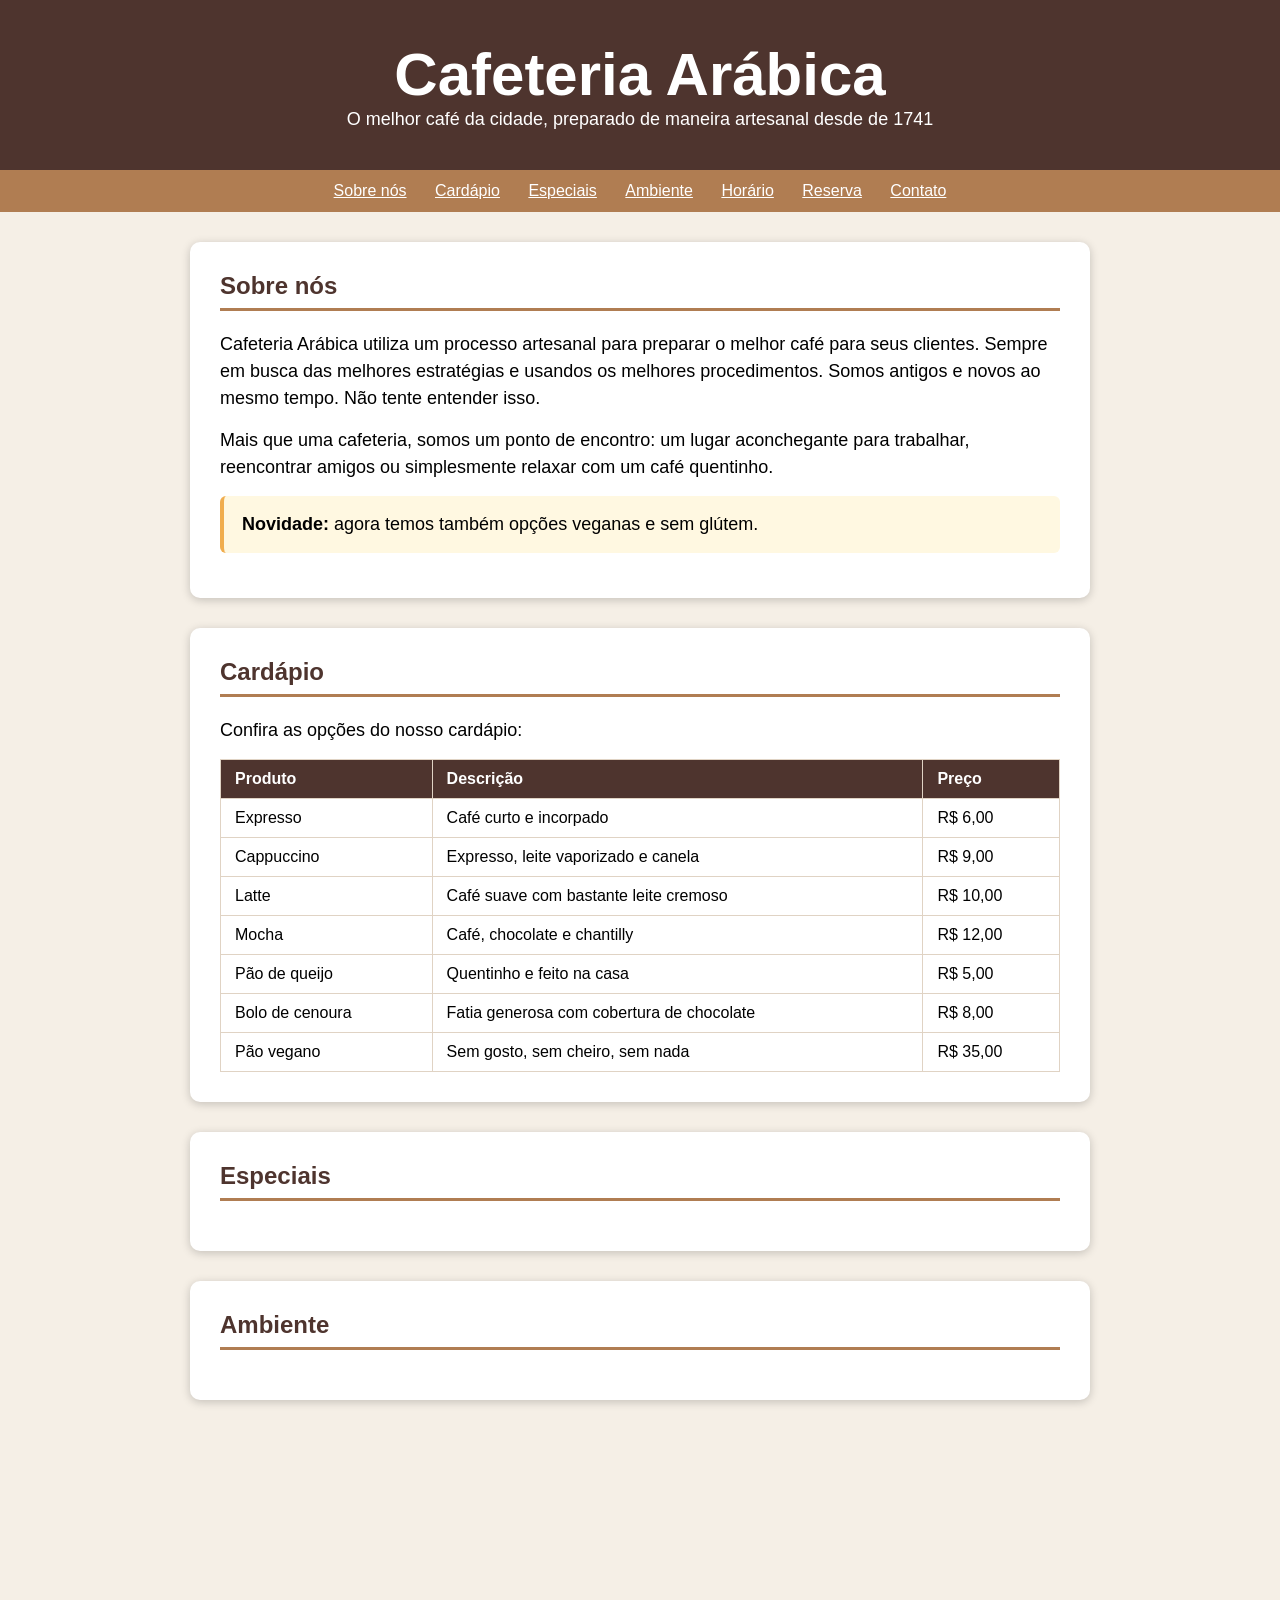
==== index.html @ c815d362 "19/10 - Sobre nós e cardápio" ====
<!DOCTYPE html>
<html lang="pt-BR">
<head>
    <meta charset="UTF-8">
    <meta name="viewport" content="width=device-width, initial-scale=1.0">
    <title>Aula de HTML, CSS e JS</title>
    <link rel="stylesheet" href="style.css">
</head>
<body>
    <!-- Parte Superior -->
    <header>
        <h1>Cafeteria Arábica</h1>
        <p>O melhor café da cidade, preparado de maneira artesanal desde de 1741</p>
    </header>

    <nav>
        <a href="#sobre">Sobre nós</a>
        <a href="#cardapio">Cardápio</a>
        <a href="#especiais">Especiais</a>
        <a href="#ambiente">Ambiente</a>
        <a href="#">Horário</a>
        <a href="#">Reserva</a>
        <a href="#contato">Contato</a>
    </nav> 

    <main>
        <section id="sobre">
            <h2>Sobre nós</h2>
            <p>Cafeteria Arábica utiliza um processo artesanal para preparar o melhor café para seus clientes. 
                Sempre em busca das melhores estratégias e usandos os melhores procedimentos. Somos antigos e novos 
                ao mesmo tempo. Não tente entender isso.
            </p>
            <p>Mais que uma cafeteria, somos um ponto de encontro: 
                um lugar aconchegante para trabalhar, reencontrar amigos ou simplesmente relaxar com um café quentinho.
            </p>
            <p class="dica">
                <strong>Novidade:</strong> agora temos também opções veganas e sem glútem.
            </p>
        </section>

        <section id="cardapio">
            <h2>Cardápio</h2>
            <p>Confira as opções do nosso cardápio:</p>
            <table>
                <thead>
                    <tr>
                        <th>Produto</th>
                        <th>Descrição</th>
                        <th>Preço</th>
                    </tr>
                </thead>
                <tbody>
                    <tr>
                        <td>Expresso</td>
                        <td>Café curto e incorpado</td>
                        <td>R$ 6,00</td>
                    </tr>
                    <tr>
                        <td>Cappuccino</td>
                        <td>Expresso, leite vaporizado e canela</td>
                        <td>R$ 9,00</td>
                    </tr>
                    <tr>
                        <td>Latte</td>
                        <td>Café suave com bastante leite cremoso</td>
                        <td>R$ 10,00</td>
                    </tr>
                    <tr>
                        <td>Mocha</td>
                        <td>Café, chocolate e chantilly</td>
                        <td>R$ 12,00</td>
                    </tr>
                    <tr>
                        <td>Pão de queijo</td>
                        <td>Quentinho e feito na casa</td>
                        <td>R$ 5,00</td>
                    </tr>
                    <tr>
                        <td>Bolo de cenoura</td>
                        <td>Fatia generosa com cobertura de chocolate</td>
                        <td>R$ 8,00</td>
                    </tr>
                    <tr>
                        <td>Pão vegano</td>
                        <td>Sem gosto, sem cheiro, sem nada</td>
                        <td>R$ 35,00</td>
                    </tr>
                </tbody>
            </table>
        </section>

        <section id="especiais">
            <h2>Especiais</h2>
        </section>

        <section id="ambiente">
            <h2>Ambiente</h2>
        </section>
    </main>
    
    <aside>
        <img src="../images/beomkyuta-cachorro-rindo.gif" alt="" id="contato" class="wainu">
    </aside>
    <!-- 
    <nav>
        <ul>
            <li><a href="#o-que-e">O que é HTML e CSS</a></li>
            <li><a href="#estrutura">Estrutura</a></li>
        </ul>
    </nav>
    <section id="o-que-e">
        <a href="../images/header.jpg" class="default_margin">Terraria</a>
    </section>

    <div>
        Container Genérico
    </div>
     -->
</body>
</html>
---- style.css ----
/* CSS RESET usando o caractere curinga (*) */

* {
    margin: 0; /* Margem externa = 0 */
    padding: 0; /* Margem interna = 0 */
}

/* Variáveis para paleta de cores */

:root {
    --cor-branco: white;
    --cor-fundo-secao: #ffffff;
    --cor-fundo-dica: #fff8e1;
    --cor-fundo-pagina: #f5efe6;
    --cor-borda-tabela: #e0d3c4;
    --cor-borda-dica: #f0ad4e;
    --cor-marrom-medio: #b07d52;
    --cor-marrom-escuro: #4e342e;
    --cor-sombra: rgba(0, 0, 0, 0.2);
}

/* Regra de Formatação ╰(*°▽°*)╯ */
body{
    font-family:'Gill Sans', 'Gill Sans MT', Calibri, 'Trebuchet MS', sans-serif;
    background-color: var(--cor-fundo-pagina);
}
header {
    background-color: var(--cor-marrom-escuro);
    color: var(--cor-branco);
    text-align: center;
    padding: 40px 0px;
}
h1 {
    font-size: 60px;
}
p {
    font-size: 18px;
}
nav {
    background-color: var(--cor-marrom-medio);
    padding: 12px;
    text-align: center;
}
a { 
    color: var(--cor-branco);
    padding: 0px 12px;
}
img {
    display: block;
    margin-top: 10px;
    margin-left: auto;
    margin-right: auto;
    margin-top: 800px;
}
main {
    width: 900px;               /* Largura de um bloco */
    margin: 0px auto;
}
section {
    margin-top: 30px;
    background-color: var(--cor-fundo-secao);
    box-shadow: var(--cor-sombra);
    padding: 30px;
    box-shadow: 0 2px 10px var(--cor-sombra);           /* Parâmetro 1: Deslocamento Horizontal, 2: Deslocamento Vertical, 3: Desfoque, 4: Cor*/
    border-radius: 10px;
}
section h2{
    color: var(--cor-marrom-escuro);
    border-bottom: 3px solid var(--cor-marrom-medio);
    margin-bottom: 20px;
    padding-bottom: 8px;
}
section p{
    margin-bottom: 15px;
    line-height: 150%;
}

/* Criar um classe em CSS */

.dica{
    background-color: var(--cor-fundo-dica);
    border-left: 4px solid var(--cor-borda-dica);
    padding: 15px 18px;
    border-radius: 6px;
}

.wainu {
    width: 50%;
}

table {
    width: 100%;
    border-collapse: collapse;
}
th, td {
    border: 1px solid var(--cor-borda-tabela);
    padding: 10px 14px;
    text-align: left;
}
th {
    background-color: var(--cor-marrom-escuro);
    color: var(--cor-branco);
}

/* Formatação de tabela */


/* .default_margin {
    display: inline-block;

    margin-top: 32px;
} */

/*
font-family -> propriedade
'Franklin Gothic Medium', 'Arial Narrow', Arial, sans-serif -> valor da propriedade
*/
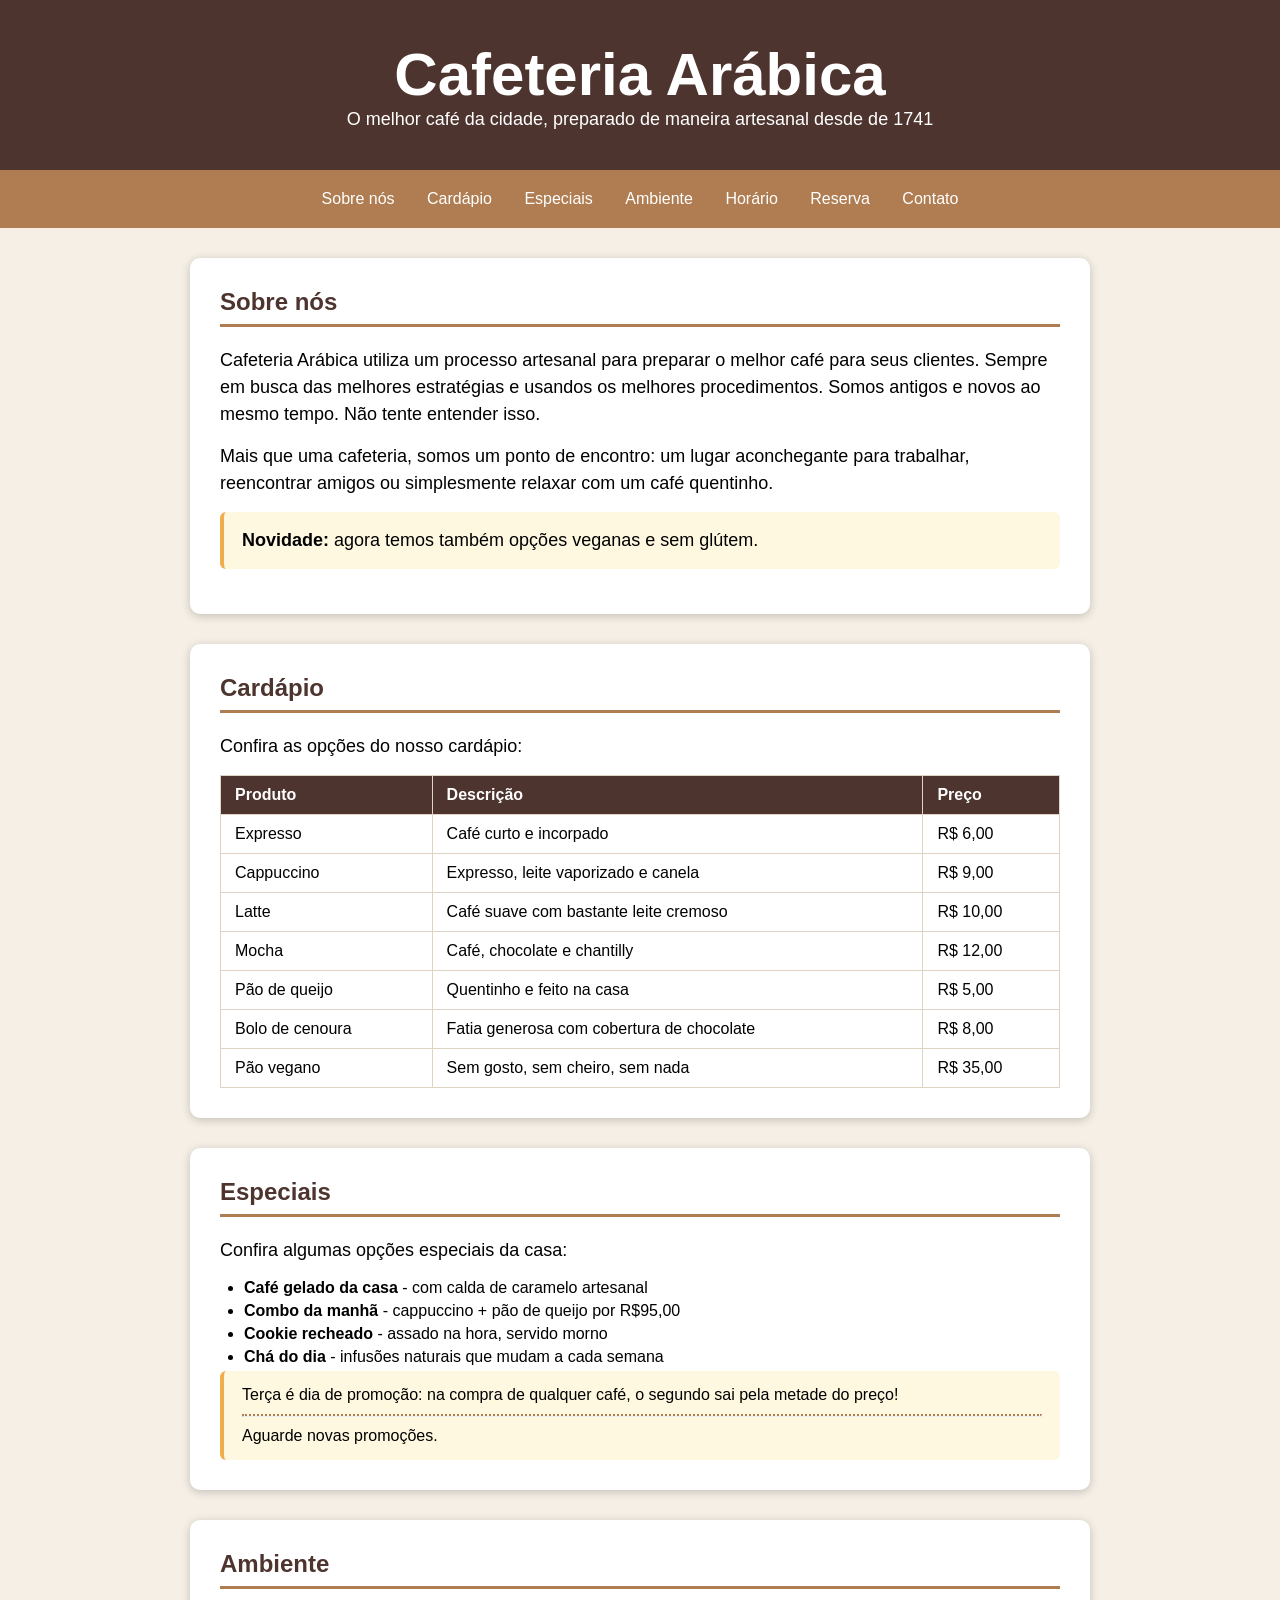
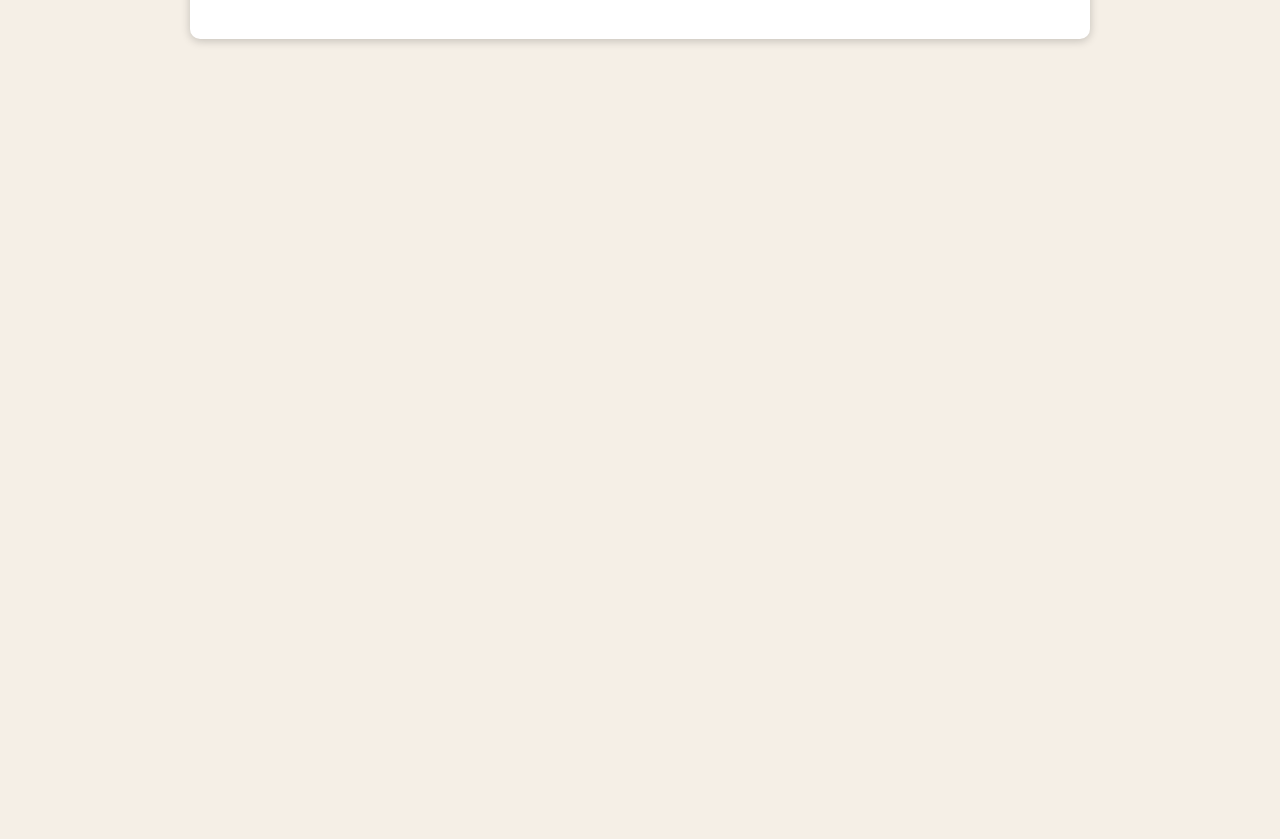
==== commit 76fd817a: "26/10 - Especiais" ====
--- a/index.html
+++ b/index.html
@@ -91,6 +91,18 @@
 
         <section id="especiais">
             <h2>Especiais</h2>
+            <p>Confira algumas opções especiais da casa:</p>
+            <ul>
+                <li><strong>Café gelado da casa</strong> - com calda de caramelo artesanal</li>
+                <li><strong>Combo da manhã</strong> - cappuccino + pão de queijo por R$95,00</li>
+                <li><strong>Cookie recheado</strong> - assado na hora, servido morno</li>
+                <li><strong>Chá do dia</strong> - infusões naturais que mudam a cada semana</li>
+            </ul>
+            <div class="dica">
+                Terça é dia de promoção: na compra de qualquer café, o segundo sai pela metade do preço!
+                <hr>
+                Aguarde novas promoções.
+            </div>
         </section>
 
         <section id="ambiente">
--- a/style.css
+++ b/style.css
@@ -17,6 +17,10 @@
     --cor-marrom-medio: #b07d52;
     --cor-marrom-escuro: #4e342e;
     --cor-sombra: rgba(0, 0, 0, 0.2);
+
+    --cor-texto: #333333;
+    --cor-texto-creme: #e6d7c3;
+    --cor-marrom-hover: #935f3a;
 }
 
 /* Regra de Formatação ╰(*°▽°*)╯ */
@@ -38,12 +42,17 @@
 }
 nav {
     background-color: var(--cor-marrom-medio);
-    padding: 12px;
+    padding: 20px 12px;
     text-align: center;
 }
-a { 
+nav a { 
     color: var(--cor-branco);
-    padding: 0px 12px;
+    text-decoration: none;
+    padding: 8px 14px;
+    border-radius: 6px;
+}
+nav a:hover {
+    background-color: var(--cor-marrom-hover);
 }
 img {
     display: block;
@@ -73,6 +82,17 @@
 section p{
     margin-bottom: 15px;
     line-height: 150%;
+}
+section ul, section ol {
+    margin-left: 24px;
+    margin-top: 12px;
+}
+section li {
+    margin-bottom: 5px;
+}
+section hr {
+    border-top: 2px dotted var(--cor-marrom-medio);
+    margin: 10px 0px;
 }
 
 /* Criar um classe em CSS */
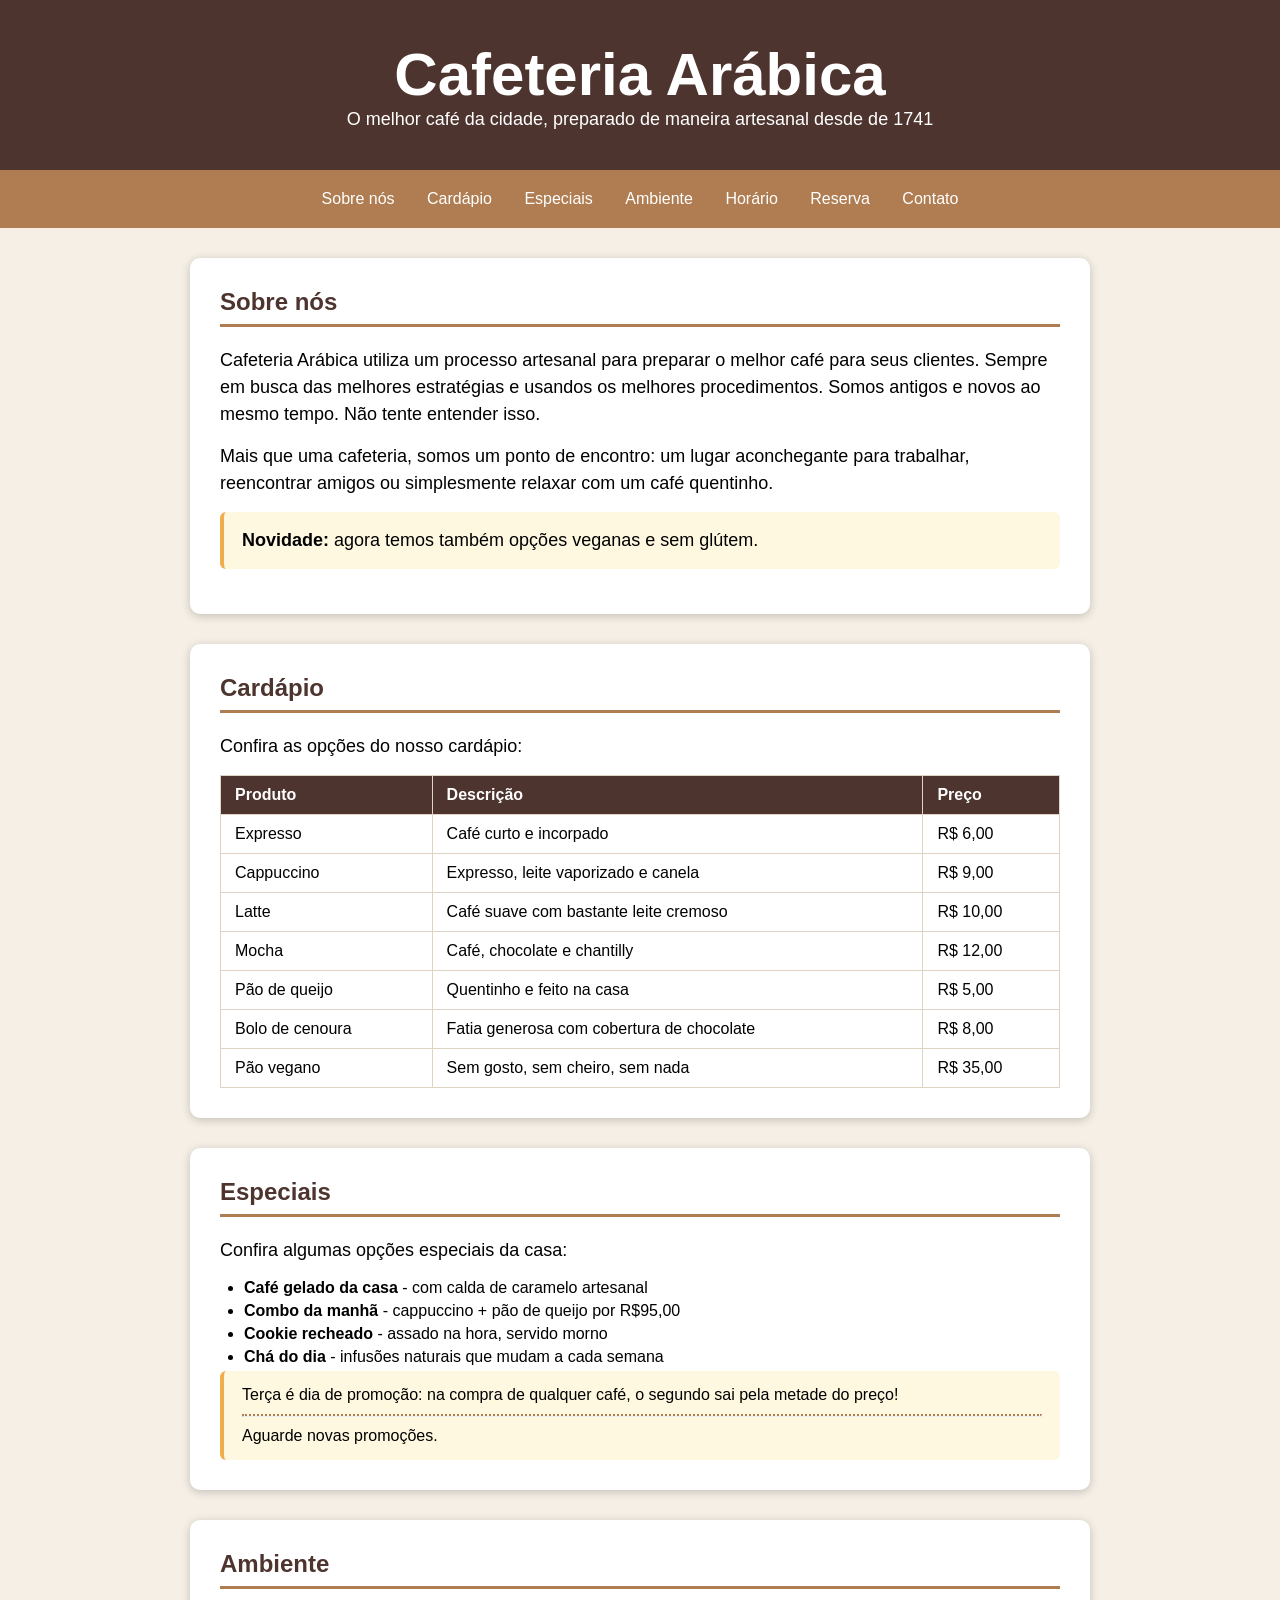
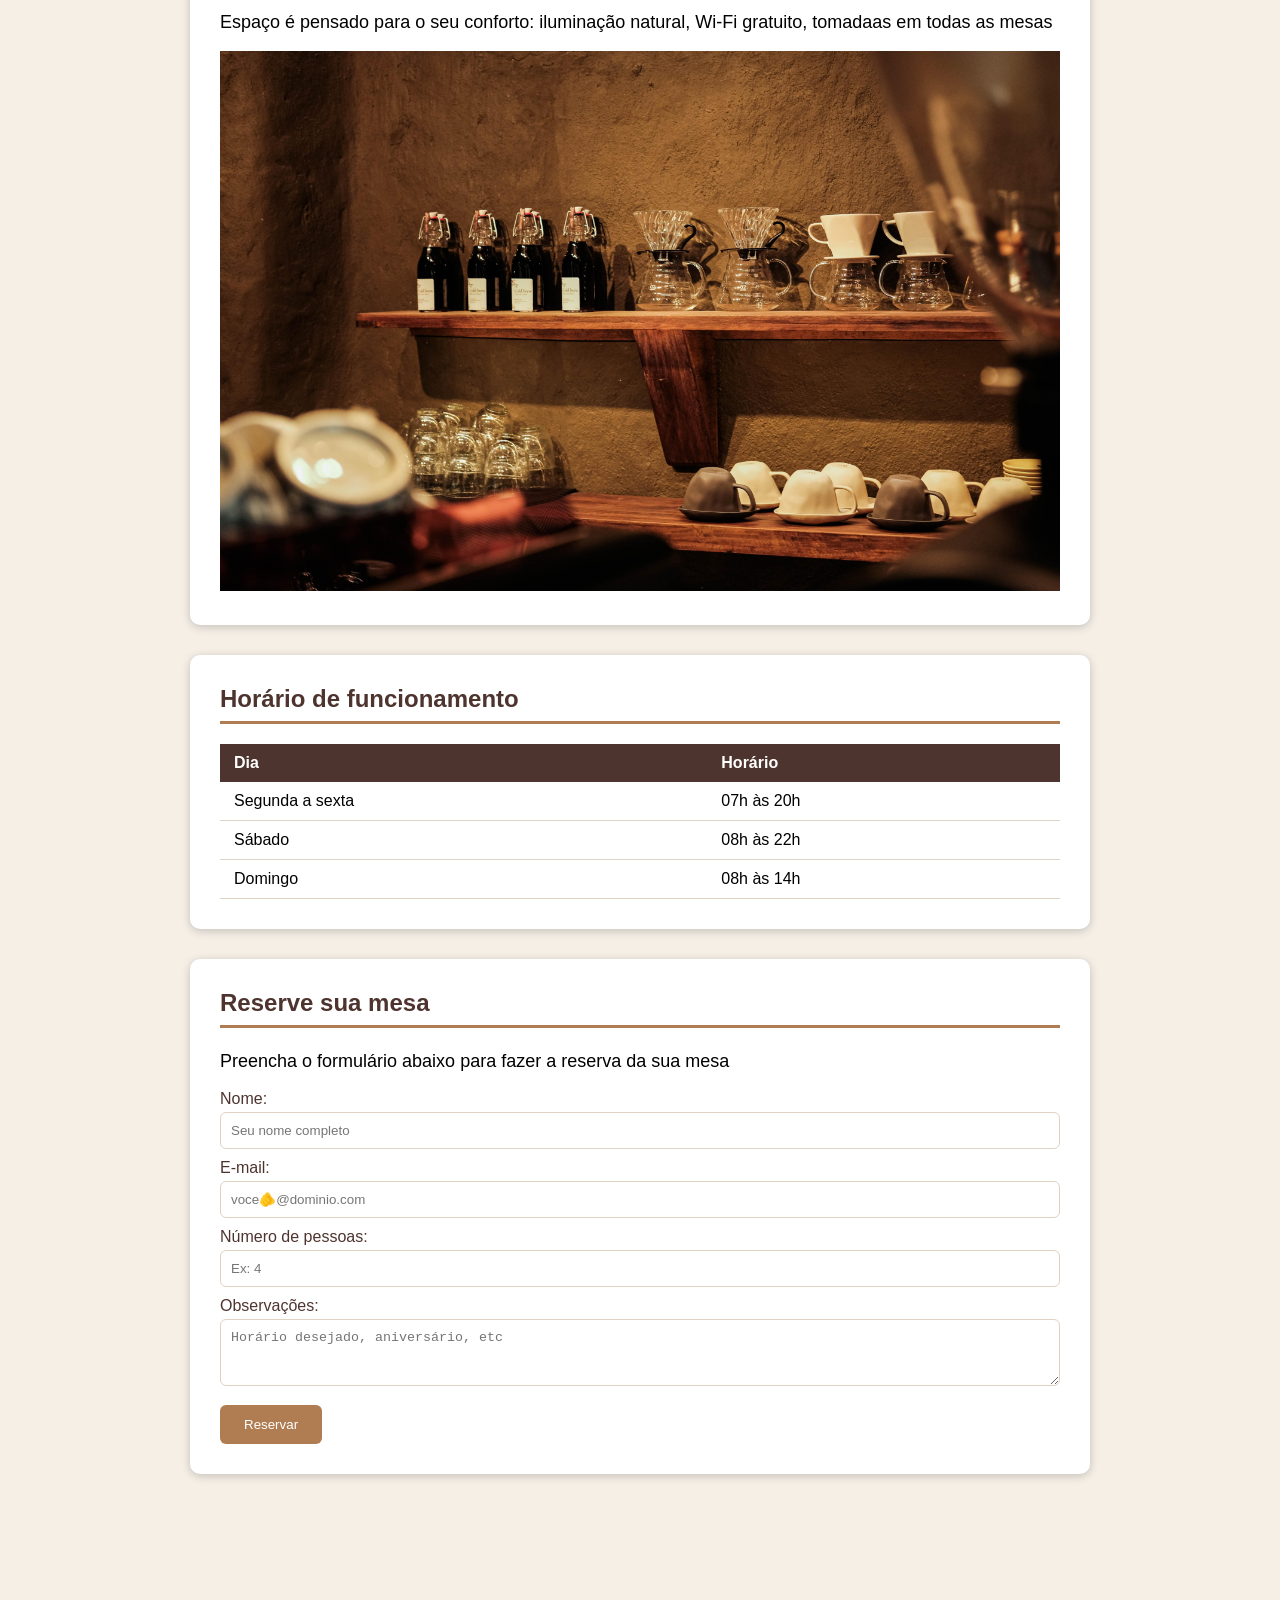
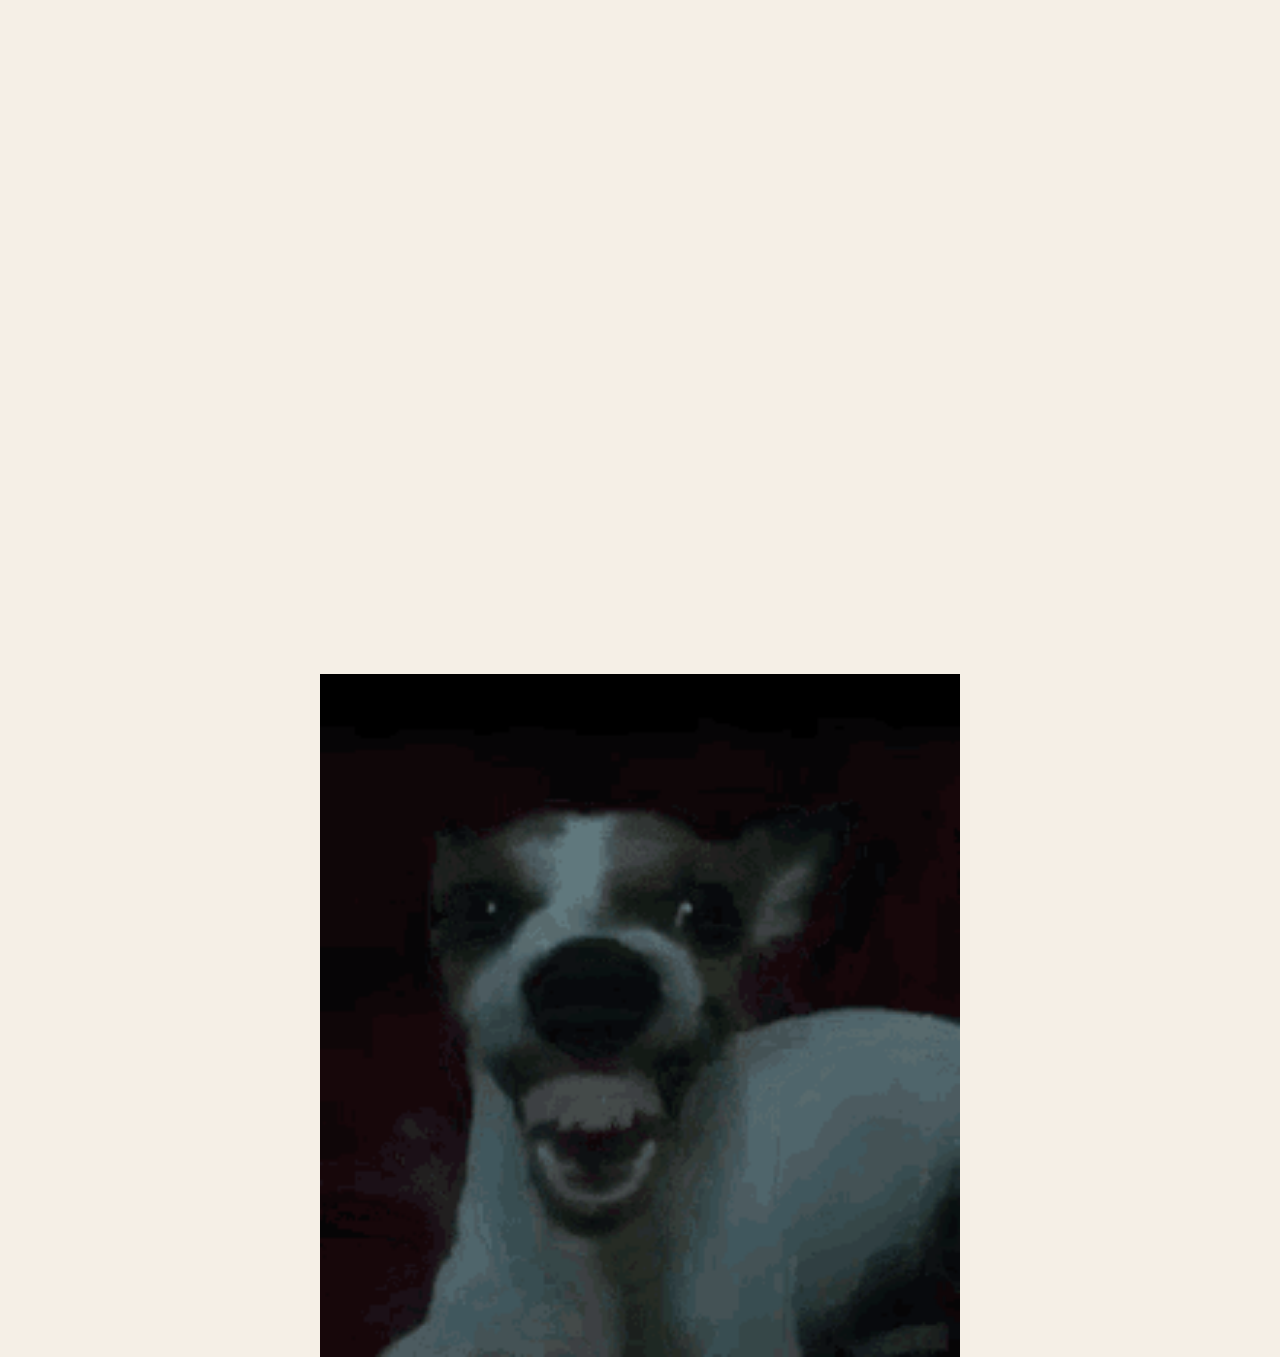
==== commit f7a637f8: "28/10 - Horário e Reserva" ====
--- a/index.html
+++ b/index.html
@@ -18,8 +18,8 @@
         <a href="#cardapio">Cardápio</a>
         <a href="#especiais">Especiais</a>
         <a href="#ambiente">Ambiente</a>
-        <a href="#">Horário</a>
-        <a href="#">Reserva</a>
+        <a href="#horario">Horário</a>
+        <a href="#reserva">Reserva</a>
         <a href="#contato">Contato</a>
     </nav> 
 
@@ -107,11 +107,59 @@
 
         <section id="ambiente">
             <h2>Ambiente</h2>
+            <p>Espaço é pensado para o seu conforto: iluminação natural, Wi-Fi gratuito, tomadaas em todas as mesas</p>
+            <img src="imagens/cafeteria marrara.jpg" alt="Diversas xícaras e frascos em uma cafeteria">
+        </section>
+
+        <section id="horario">
+            <h2>Horário de funcionamento</h2>
+            <table class="horario-funcionamento">
+                <thead>
+                    <tr>
+                        <th>Dia</th>
+                        <th>Horário</th>
+                    </tr>
+                </thead>
+                <tbody>
+                    <tr>
+                        <td>Segunda a sexta</td>
+                        <td>07h às 20h</td>
+                    </tr>
+                    <tr>
+                        <td>Sábado</td>
+                        <td>08h às 22h</td>
+                    </tr>
+                    <tr>
+                        <td>Domingo</td>
+                        <td>08h às 14h</td>
+                    </tr>
+                </tbody>
+            </table>
+        </section>
+        
+        <section id="reserva">
+            <h2>Reserve sua mesa</h2>
+            <p>Preencha o formulário abaixo para fazer a reserva da sua mesa</p>
+            <form action="imagens/beomkyuta-cachorro-rindo.gif">
+                <label for="nome">Nome:</label>
+                <input type="text" id="nome" placeholder="Seu nome completo">
+
+                <label for="email">E-mail:</label>
+                <input type="email" id="email" placeholder="voce🫵@dominio.com">
+
+                <label for="nome">Número de pessoas:</label>
+                <input type="number" id="pessoas" placeholder="Ex: 4">
+
+                <label for="nome">Observações:</label>
+                <textarea id="obs" rows="3" placeholder="Horário desejado, aniversário, etc"></textarea>
+
+                <button type="submit">Reservar</button>
+            </form>
         </section>
     </main>
     
     <aside>
-        <img src="../images/beomkyuta-cachorro-rindo.gif" alt="" id="contato" class="wainu">
+        <img src="imagens/beomkyuta-cachorro-rindo.gif" alt="" id="contato" class="wainu">
     </aside>
     <!-- 
     <nav>
--- a/style.css
+++ b/style.css
@@ -3,8 +3,12 @@
 * {
     margin: 0; /* Margem externa = 0 */
     padding: 0; /* Margem interna = 0 */
+    box-sizing: border-box;
+    /* 
+        content-box: soma todos os espaços e expande 
+        border-box soma todos os espaços e reduz (conteúdo + espaços)
+    */
 }
-
 /* Variáveis para paleta de cores */
 
 :root {
@@ -54,13 +58,6 @@
 nav a:hover {
     background-color: var(--cor-marrom-hover);
 }
-img {
-    display: block;
-    margin-top: 10px;
-    margin-left: auto;
-    margin-right: auto;
-    margin-top: 800px;
-}
 main {
     width: 900px;               /* Largura de um bloco */
     margin: 0px auto;
@@ -94,7 +91,12 @@
     border-top: 2px dotted var(--cor-marrom-medio);
     margin: 10px 0px;
 }
+section img {
+    width: 100%;
+}
+.horario-funcionamento {
 
+}
 /* Criar um classe em CSS */
 
 .dica{
@@ -106,6 +108,10 @@
 
 .wainu {
     width: 50%;
+    margin-top: 800px;
+    display: block;
+    margin-left: auto;
+    margin-right: auto;
 }
 
 table {
@@ -121,6 +127,41 @@
     background-color: var(--cor-marrom-escuro);
     color: var(--cor-branco);
 }
+.horario-funcionamento th{
+    border: none;
+}
+.horario-funcionamento td{
+    border: none;
+    border-bottom: 1px solid var(--cor-borda-tabela);
+}
+
+/* Formatação do formulário */
+
+form label {
+    /* Transforma a tag em um bloco. Antes o label era inline*/
+    display: block;
+    /* alem-disso: eu quero o seguinte; */
+    margin: 10px 0px 4px;
+    color: var(--cor-marrom-escuro);
+}
+form input, form textarea {
+    width: 100%;
+    padding: 10px;
+    border-radius: 6px;
+    border: 1px solid var(--cor-borda-tabela);
+}
+form button {
+    margin-top: 15px;
+    border: none;
+    background-color: var(--cor-marrom-medio);
+    color: var(--cor-branco);
+    padding: 12px 24px;
+    border-radius: 6px;
+    cursor: pointer;
+}
+form button:hover {
+    background-color: var(--cor-marrom-hover);
+}
 
 /* Formatação de tabela */
 
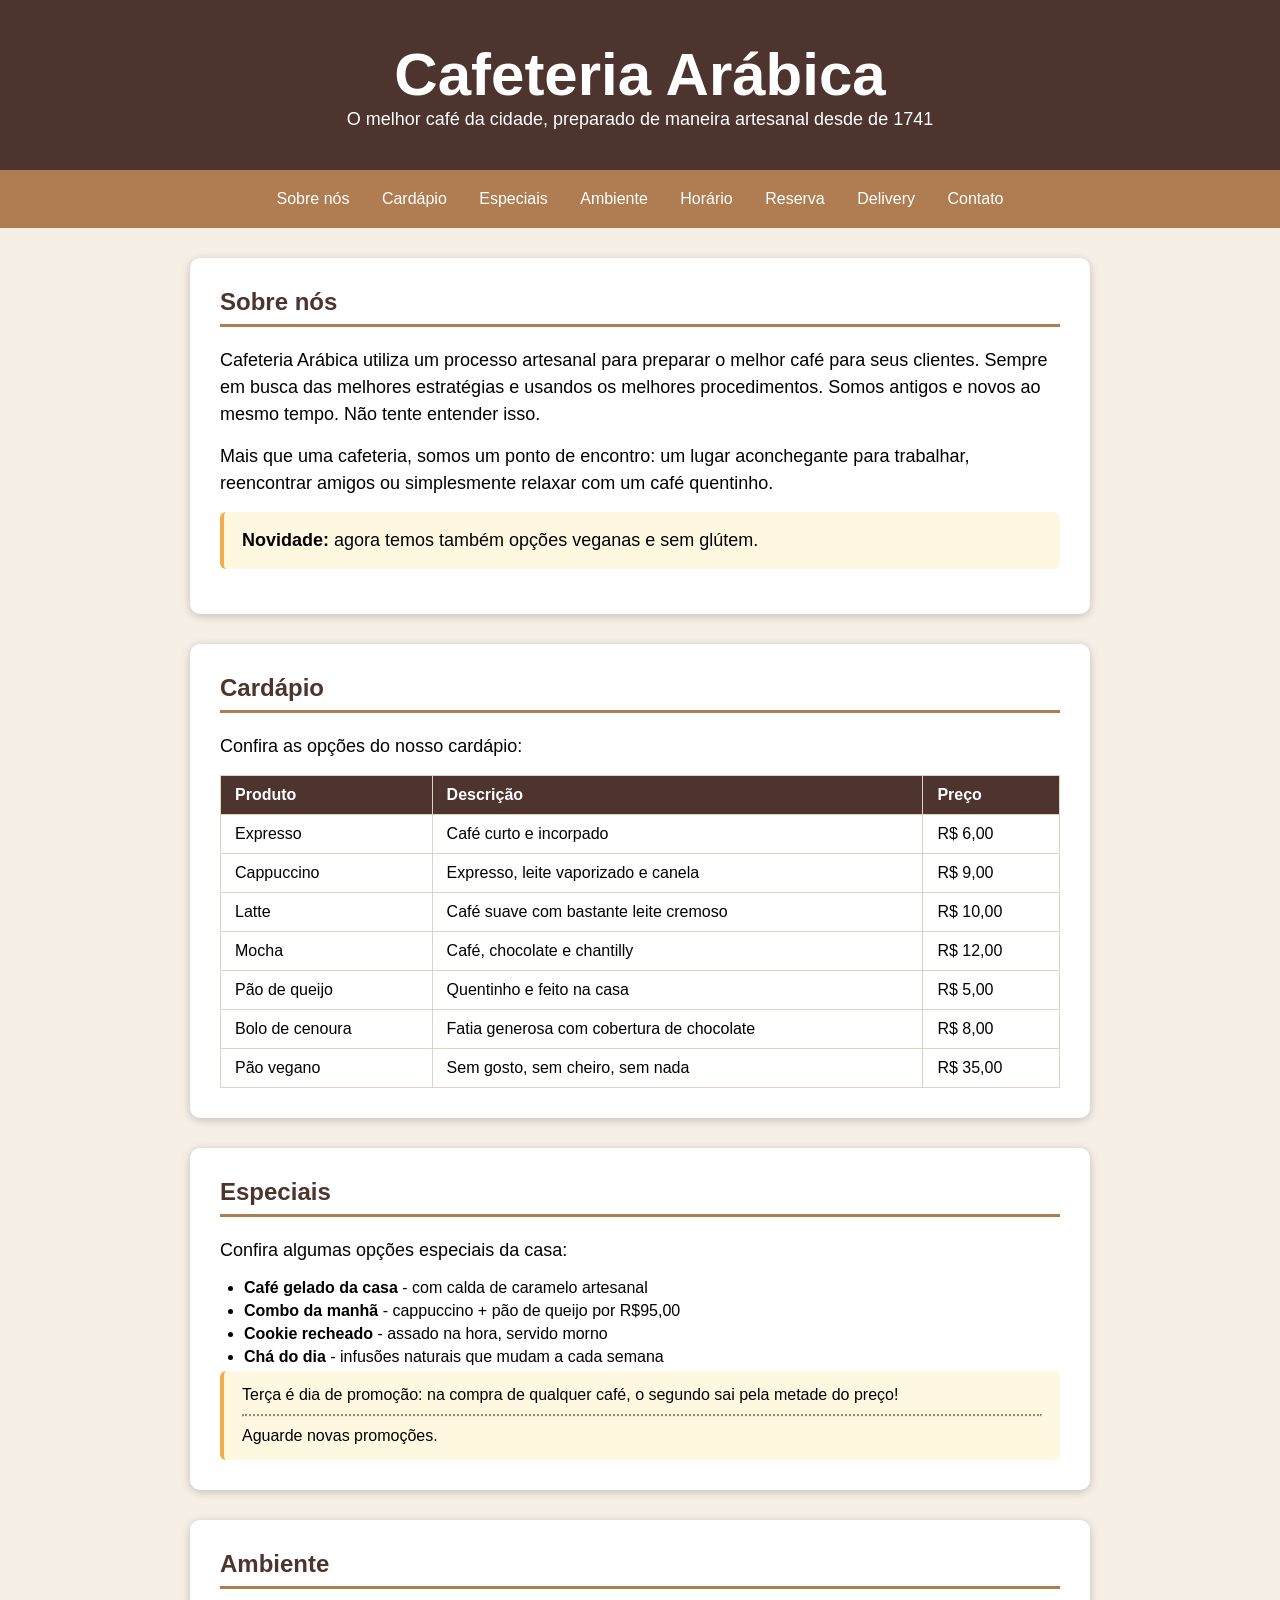
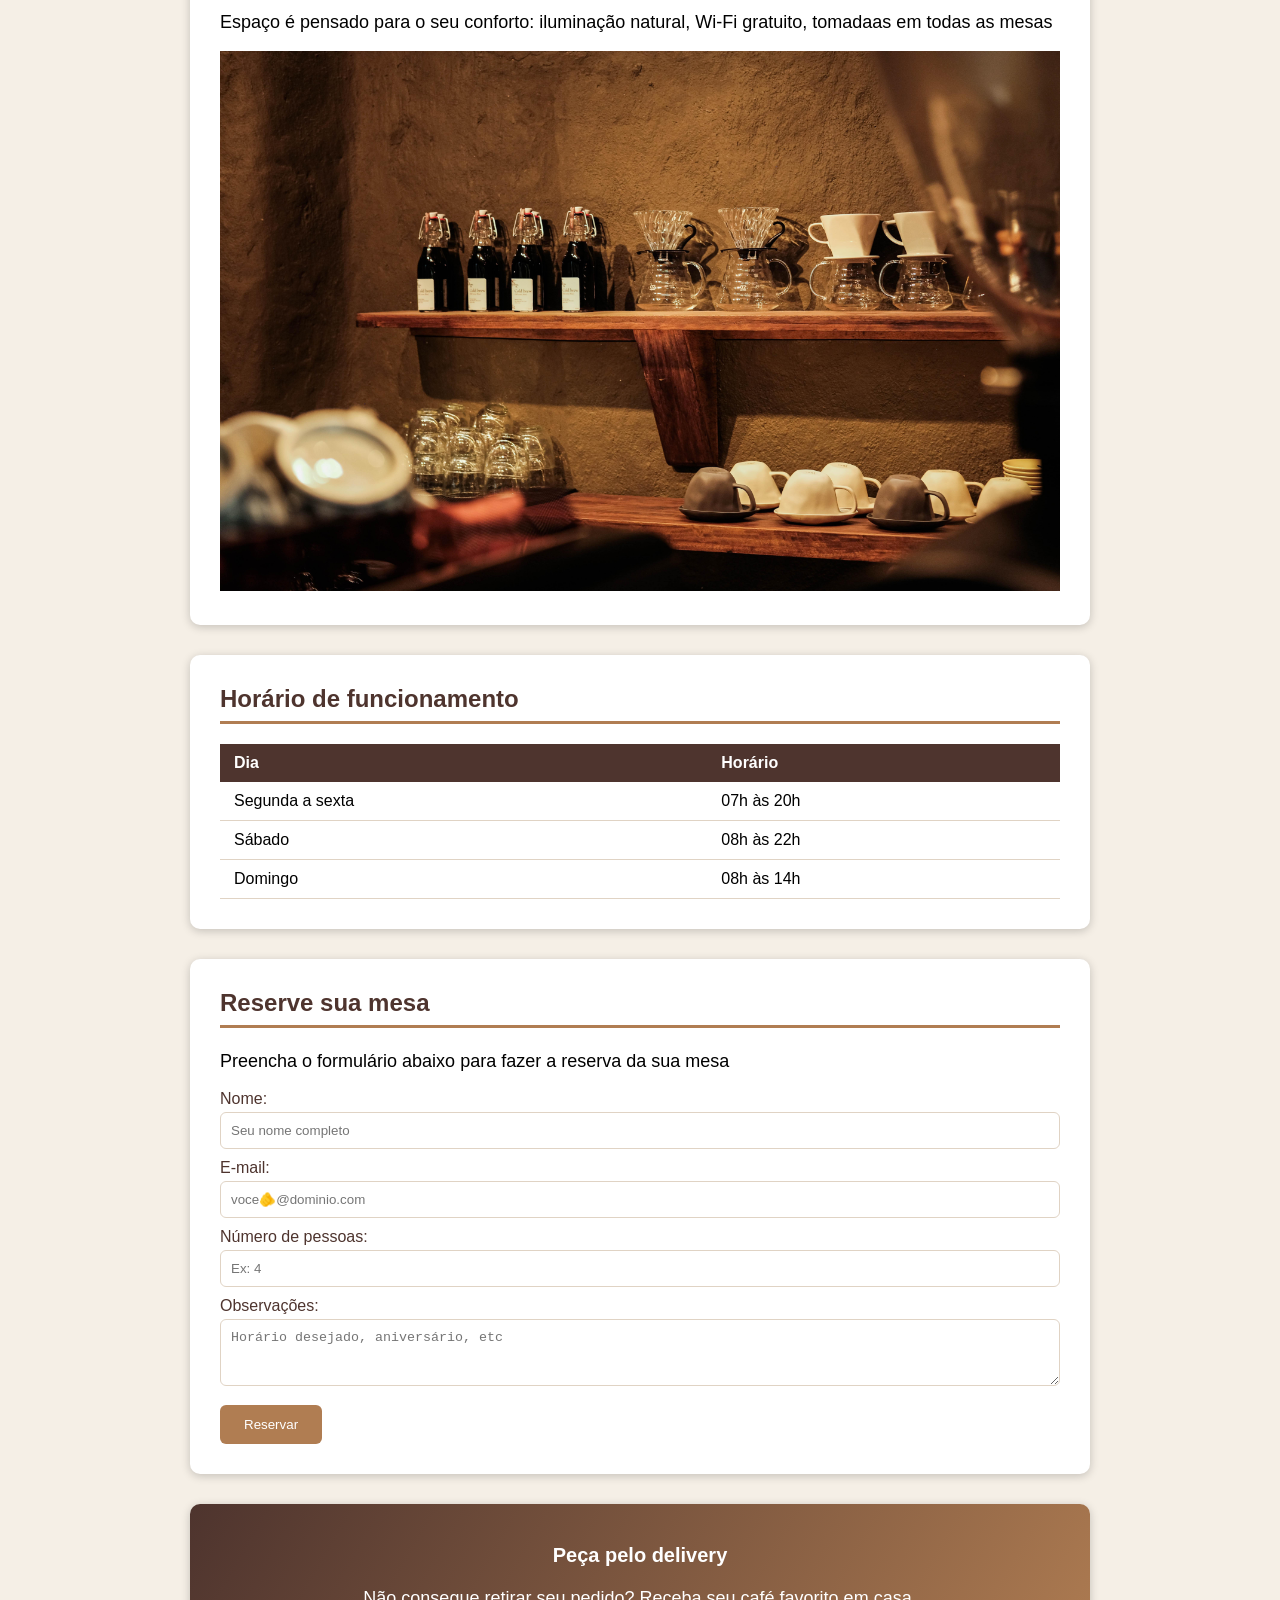
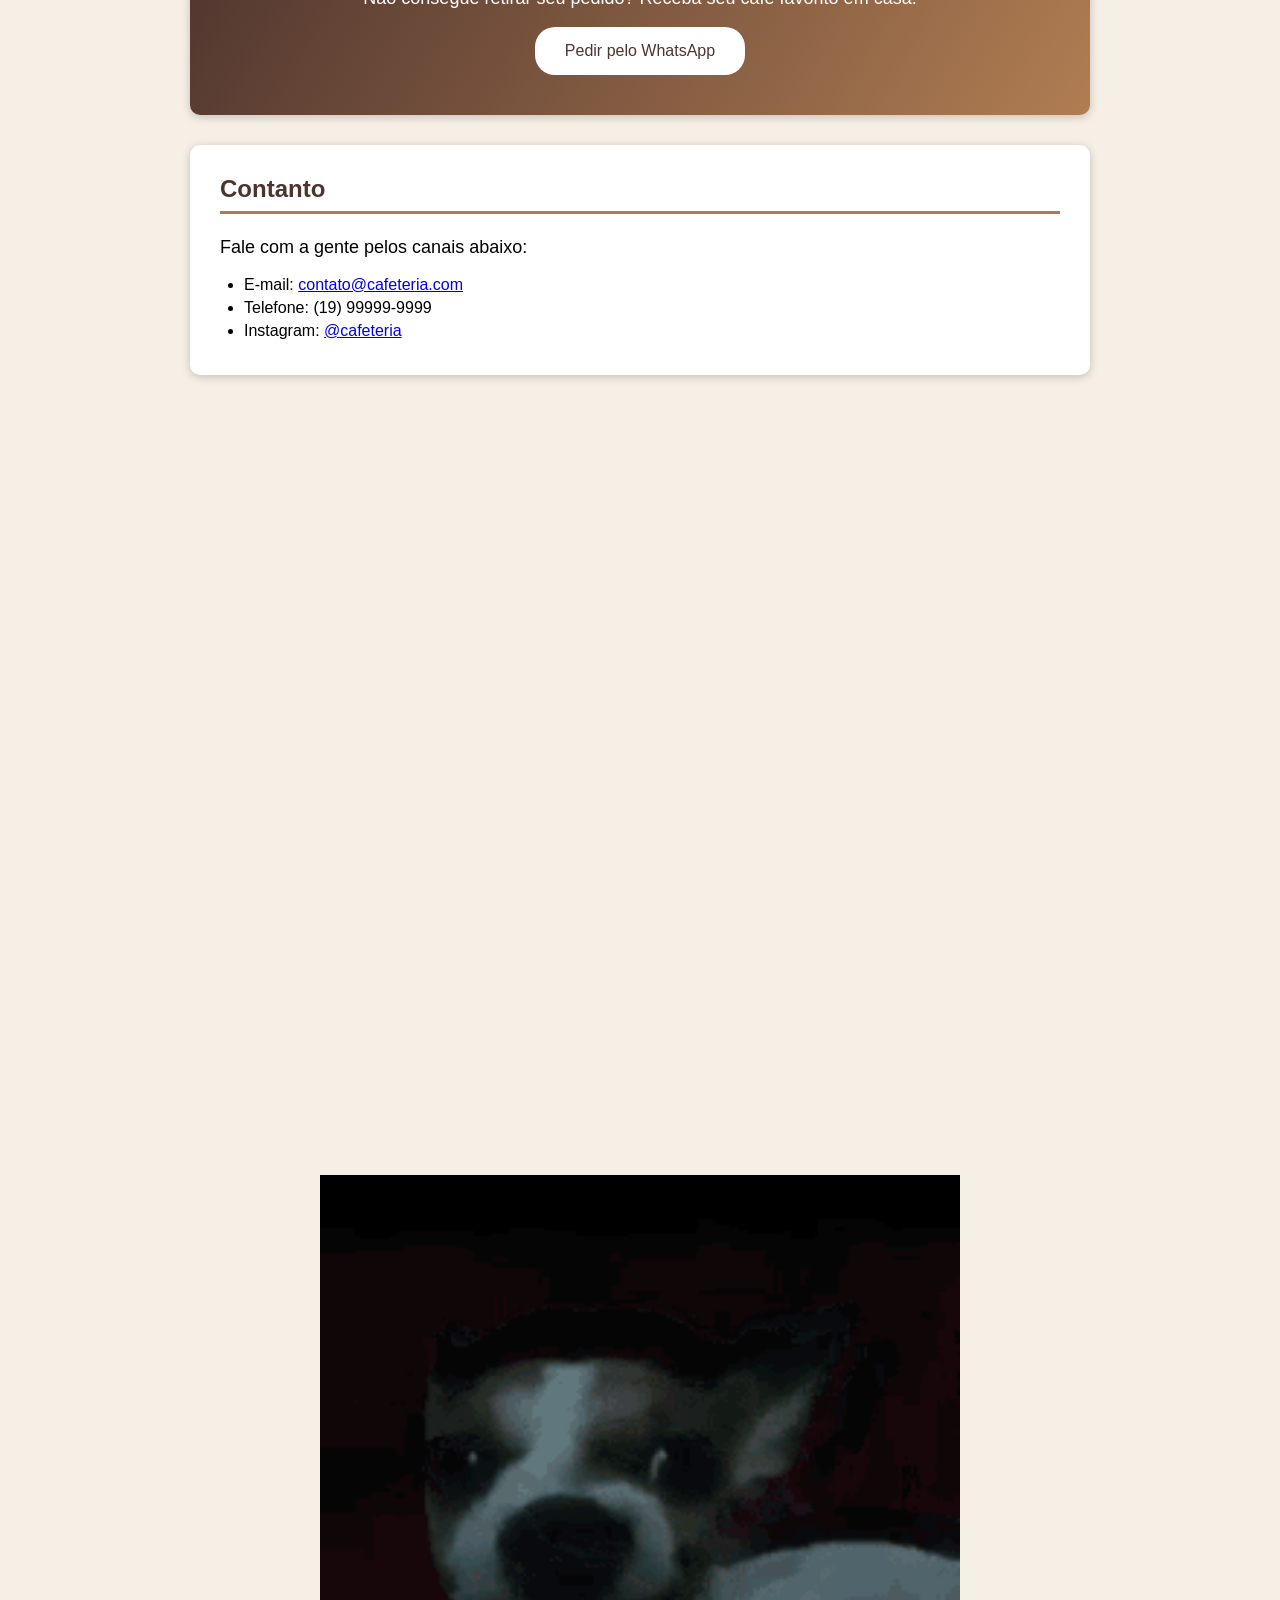
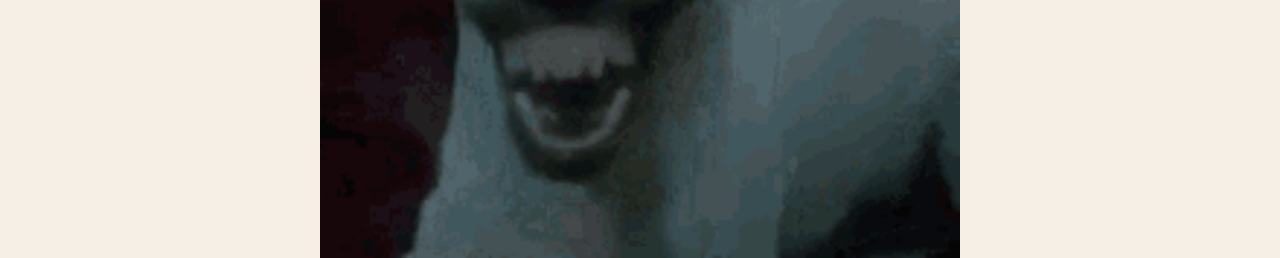
==== commit 9d6ad155: "30/10 - Delivery, Contato e Botão Animado" ====
--- a/index.html
+++ b/index.html
@@ -18,8 +18,9 @@
         <a href="#cardapio">Cardápio</a>
         <a href="#especiais">Especiais</a>
         <a href="#ambiente">Ambiente</a>
-        <a href="#horario">Horário</a>
+        <a href="#horario-funcionamento">Horário</a>
         <a href="#reserva">Reserva</a>
+        <a href="#delivery">Delivery</a>
         <a href="#contato">Contato</a>
     </nav> 
 
@@ -111,7 +112,7 @@
             <img src="imagens/cafeteria marrara.jpg" alt="Diversas xícaras e frascos em uma cafeteria">
         </section>
 
-        <section id="horario">
+        <section id="horario-funcionamento">
             <h2>Horário de funcionamento</h2>
             <table class="horario-funcionamento">
                 <thead>
@@ -140,26 +141,42 @@
         <section id="reserva">
             <h2>Reserve sua mesa</h2>
             <p>Preencha o formulário abaixo para fazer a reserva da sua mesa</p>
-            <form action="imagens/beomkyuta-cachorro-rindo.gif">
+            <form action="imagens/beomkyuta-cachorro-rindo.gif" target="_blank">
                 <label for="nome">Nome:</label>
                 <input type="text" id="nome" placeholder="Seu nome completo">
 
                 <label for="email">E-mail:</label>
                 <input type="email" id="email" placeholder="voce🫵@dominio.com">
 
-                <label for="nome">Número de pessoas:</label>
+                <label for="pessoas">Número de pessoas:</label>
                 <input type="number" id="pessoas" placeholder="Ex: 4">
 
-                <label for="nome">Observações:</label>
+                <label for="observacoes">Observações:</label>
                 <textarea id="obs" rows="3" placeholder="Horário desejado, aniversário, etc"></textarea>
 
                 <button type="submit">Reservar</button>
             </form>
         </section>
+
+        <section id="delivery">
+            <h2>Peça pelo delivery</h2>
+            <p>Não consegue retirar seu pedido? Receba seu café favorito em casa.</p>
+            <a href="https://api.whatsapp.com/send/?phone=5519986030139" target="_blank" class="botao">Pedir pelo WhatsApp</a>
+        </section>
+
+        <section id="contato">
+            <h2>Contanto</h2>
+            <p>Fale com a gente pelos canais abaixo:</p>
+            <ul>
+                <li>E-mail: <a href="mailto:contato@cafeteria.com">contato@cafeteria.com</a></li>
+                <li>Telefone: (19) 99999-9999</li>
+                <li>Instagram: <a href="https://instagram.com/lucas.m.francisco905" target="_blank">@cafeteria</a></li>
+            </ul>
+        </section>
     </main>
     
     <aside>
-        <img src="imagens/beomkyuta-cachorro-rindo.gif" alt="" id="contato" class="wainu">
+        <img src="imagens/beomkyuta-cachorro-rindo.gif" alt="" id="wainu" class="wainu">
     </aside>
     <!-- 
     <nav>
--- a/style.css
+++ b/style.css
@@ -25,6 +25,8 @@
     --cor-texto: #333333;
     --cor-texto-creme: #e6d7c3;
     --cor-marrom-hover: #935f3a;
+
+    --botao-clique-bezier: cubic-bezier(0,2.75,1,.51);
 }
 
 /* Regra de Formatação ╰(*°▽°*)╯ */
@@ -94,9 +96,6 @@
 section img {
     width: 100%;
 }
-.horario-funcionamento {
-
-}
 /* Criar um classe em CSS */
 
 .dica{
@@ -158,9 +157,48 @@
     padding: 12px 24px;
     border-radius: 6px;
     cursor: pointer;
+    transition: 0.2s;
 }
 form button:hover {
+    transform: translateY(-2px) scale(1.05); 
     background-color: var(--cor-marrom-hover);
+}
+form button:active {
+    transition: .3s var(--botao-clique-bezier);
+    transform: translateY(2px) scale(.95);
+}
+
+/* Formatação de seção delivery usando o ID */
+
+#delivery {
+    text-align: center;
+    padding: 40px 20px;
+    background: linear-gradient(120deg, var(--cor-marrom-escuro), var(--cor-marrom-medio));
+    color: white;
+}
+#delivery h2 {
+    margin-bottom: 10px;
+    border-bottom: none;
+    font-size: 20px;
+    color: var(--cor-branco);
+}
+.botao {
+    background-color: var(--cor-branco);
+    color: var(--cor-marrom-escuro);
+    text-decoration: none;
+    padding: 15px 30px;
+    border-radius: 20px;
+    display: inline-block; /* Combina o comportamento inline com block*/
+    transition: 0.2s;
+}
+.botao:hover {
+    transform: translateY(-2px) scale(1.05);
+    background-color: var(--cor-texto-creme);
+}
+.botao:active {
+    transition: .3s var(--botao-clique-bezier);
+    transform: translateY(2px) scale(.95);
+    background-color: var(--cor-texto-creme);
 }
 
 /* Formatação de tabela */
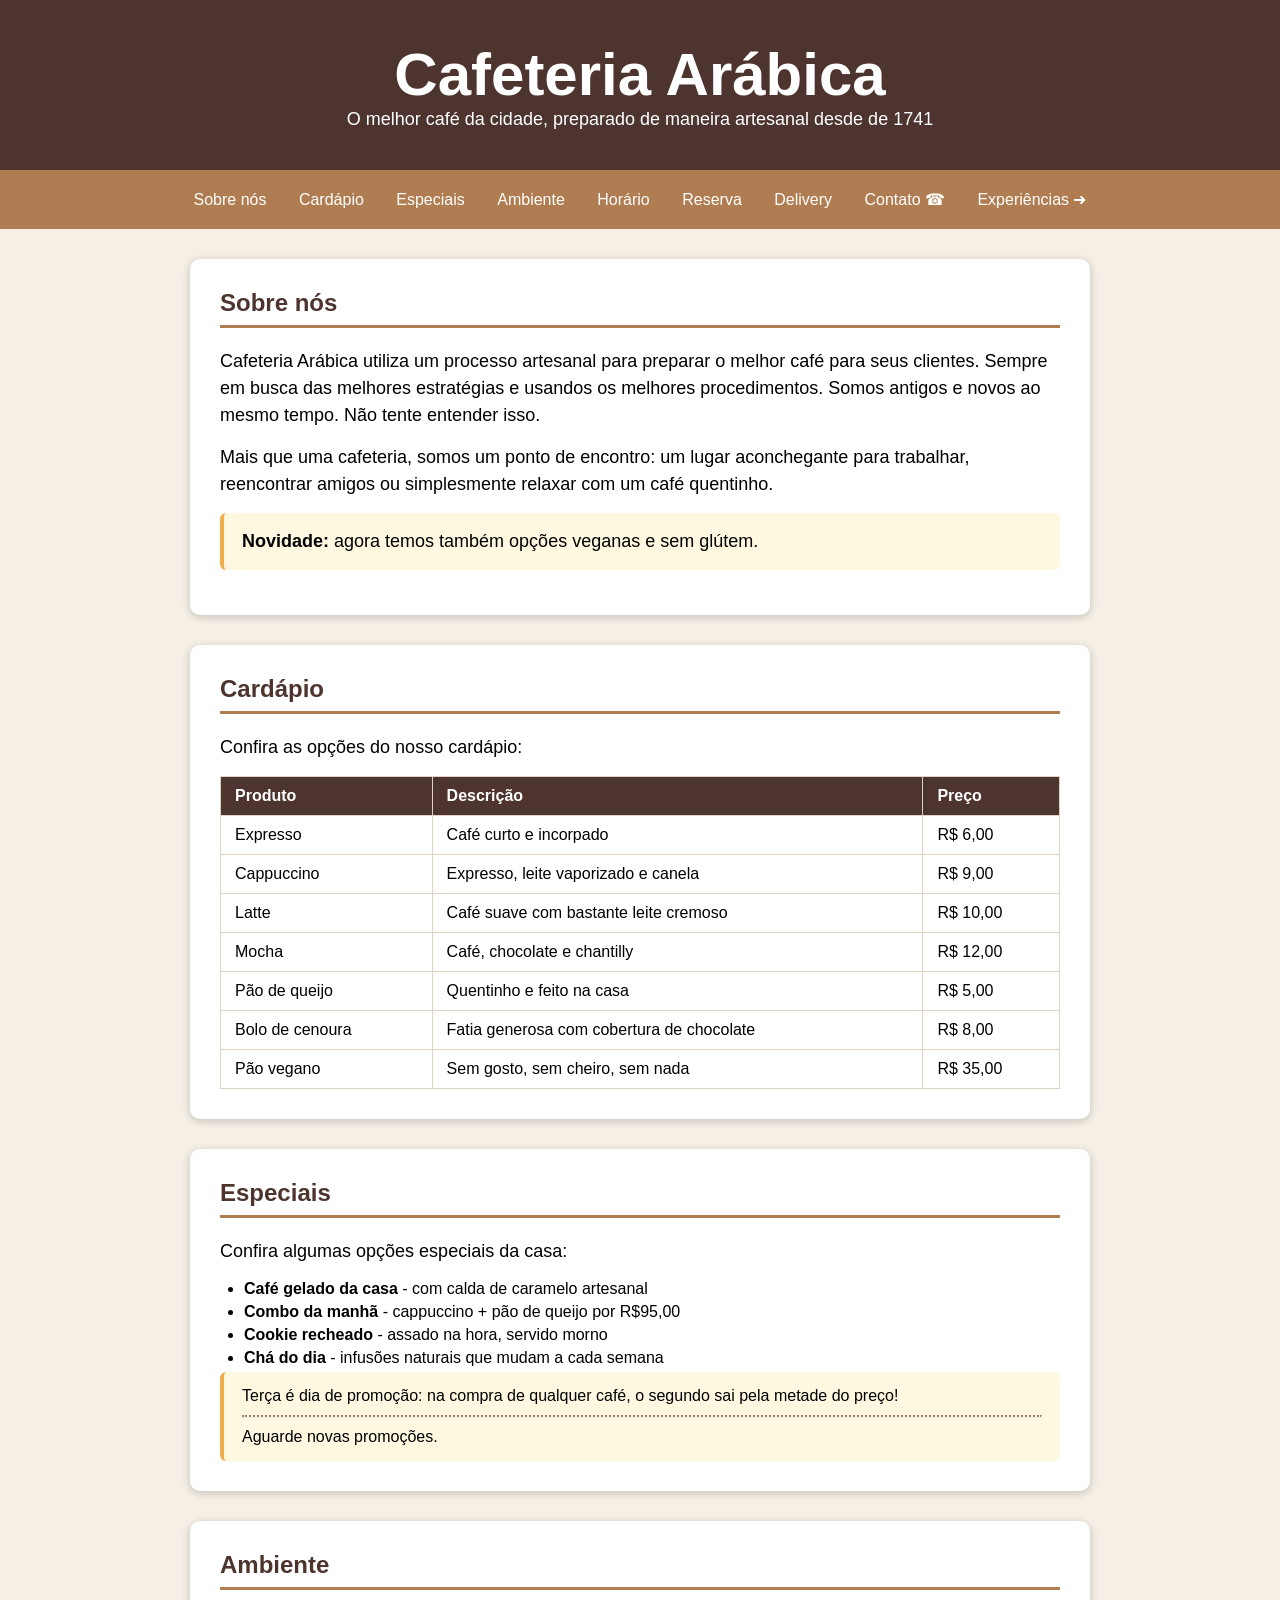
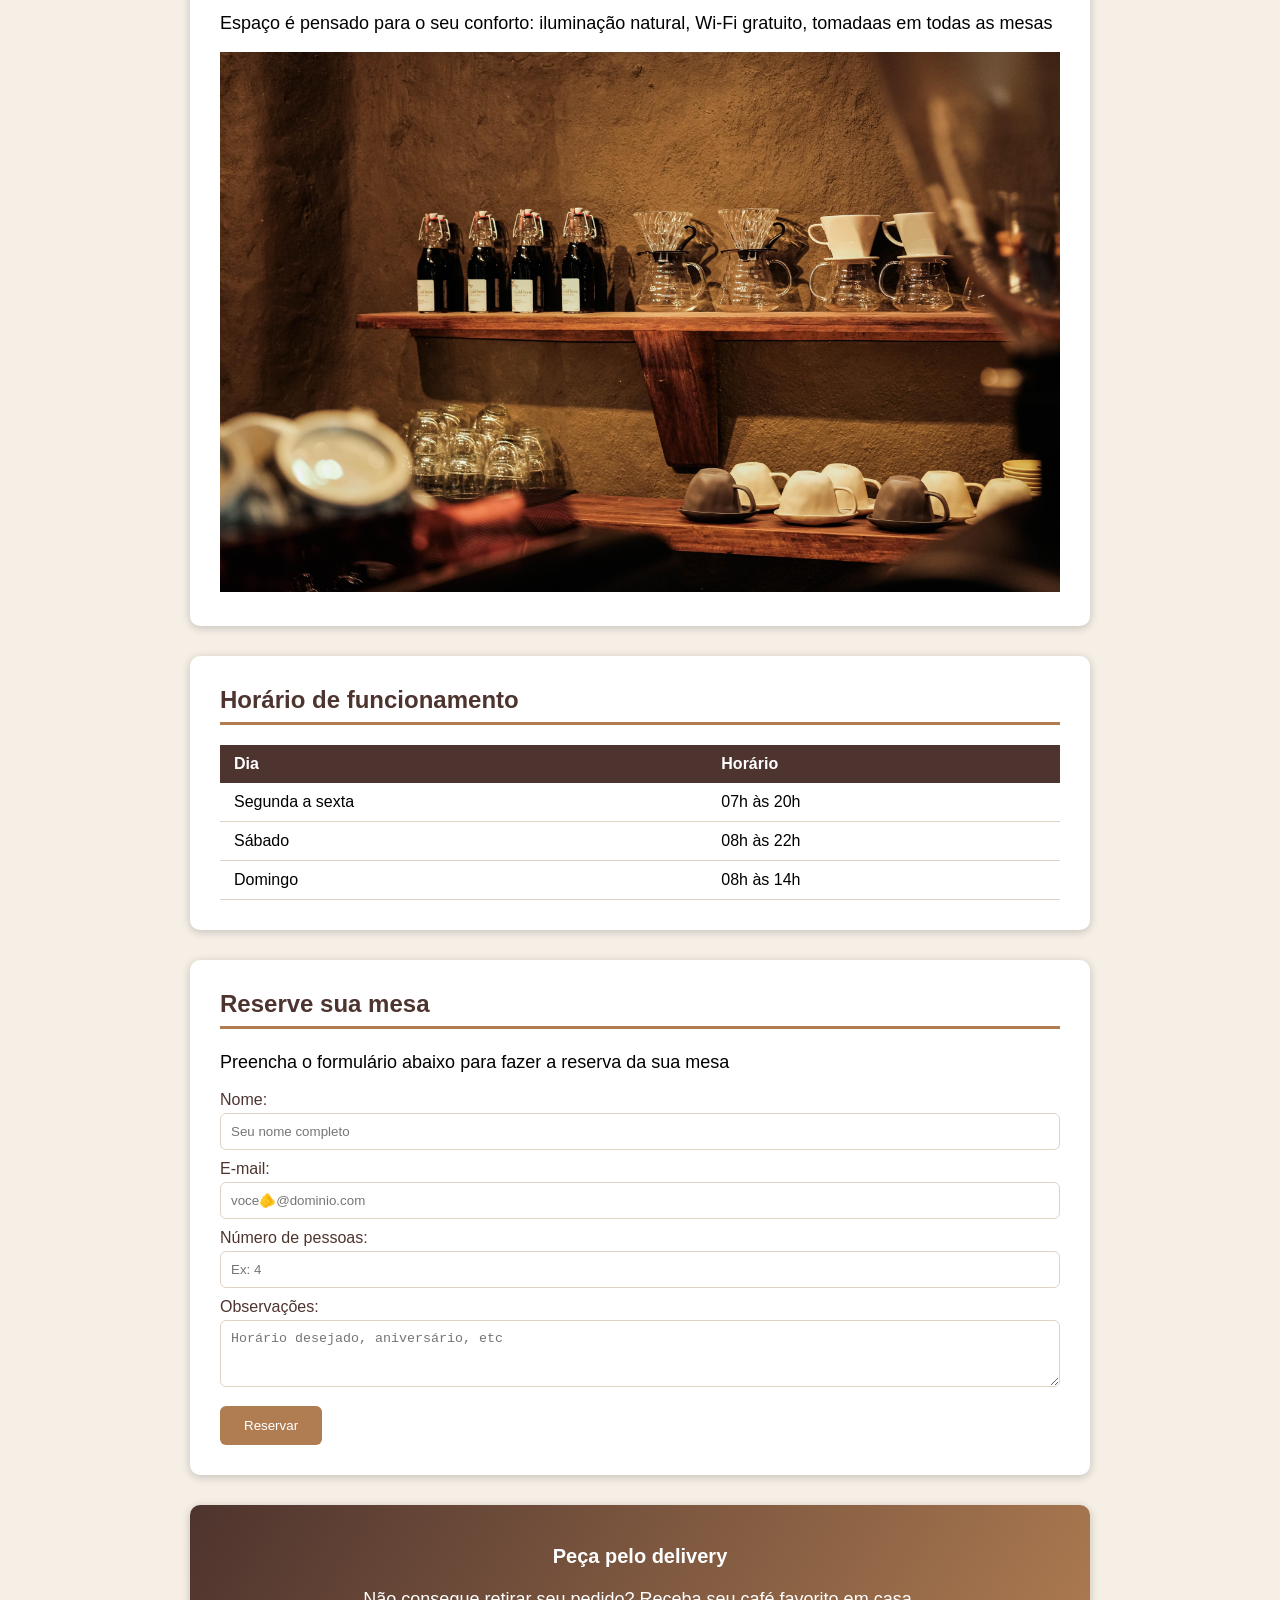
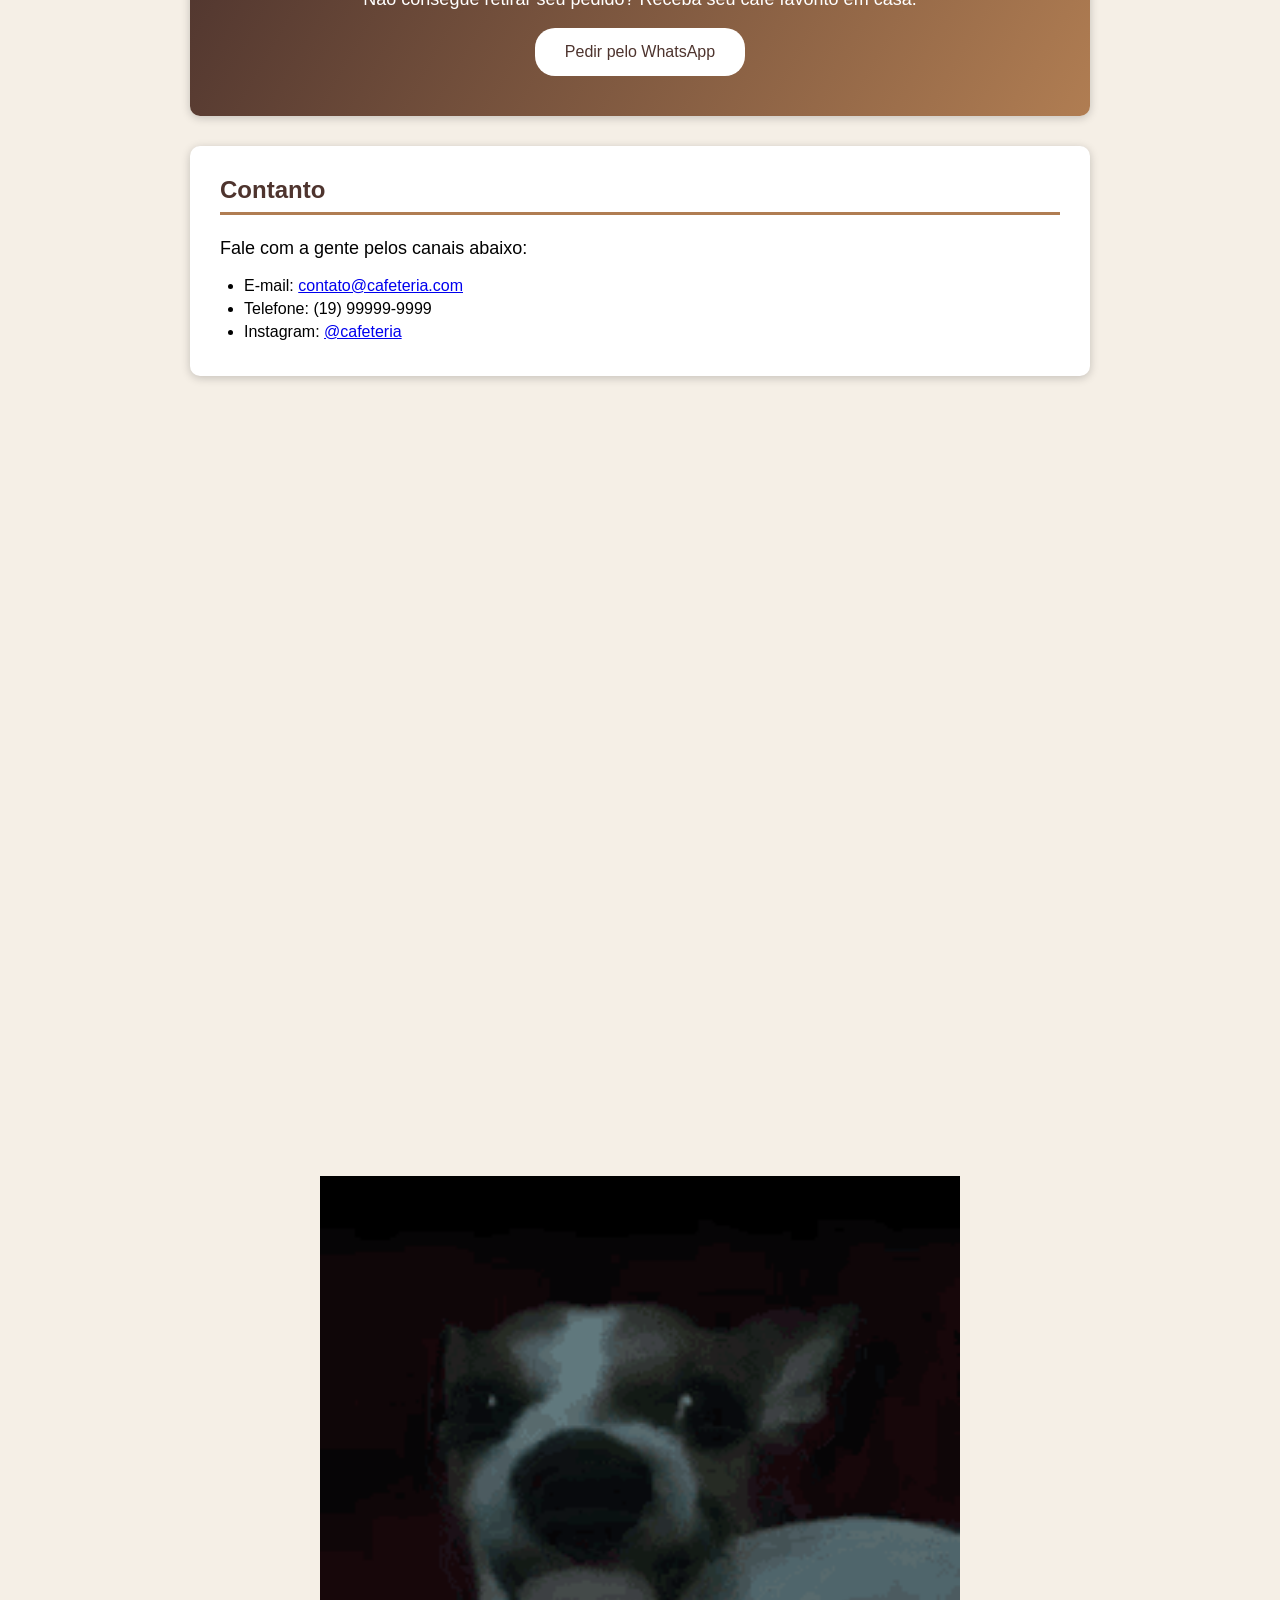
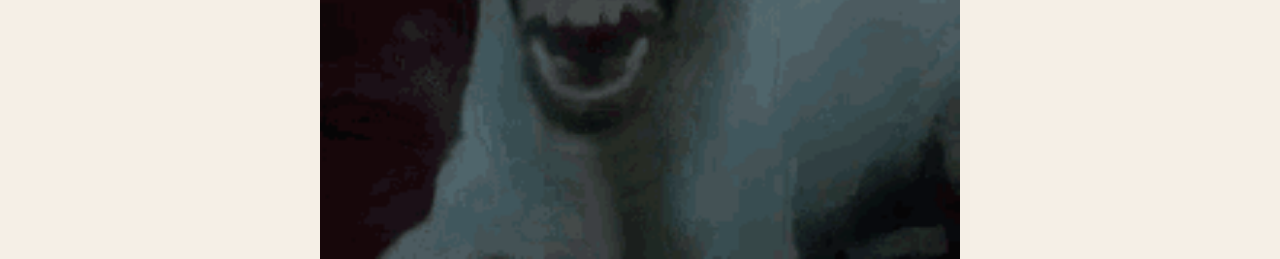
==== commit 72dfd1be: "09/11 - avancado.html" ====
--- a/index.html
+++ b/index.html
@@ -16,12 +16,13 @@
     <nav>
         <a href="#sobre">Sobre nós</a>
         <a href="#cardapio">Cardápio</a>
-        <a href="#especiais">Especiais</a>
+        <a href="#Especiais">Especiais</a>
         <a href="#ambiente">Ambiente</a>
         <a href="#horario-funcionamento">Horário</a>
         <a href="#reserva">Reserva</a>
         <a href="#delivery">Delivery</a>
-        <a href="#contato">Contato</a>
+        <a href="#contato">Contato &phone;</a>
+        <a href="avancado.html">Experiências &#10140;</a>
     </nav> 
 
     <main>
